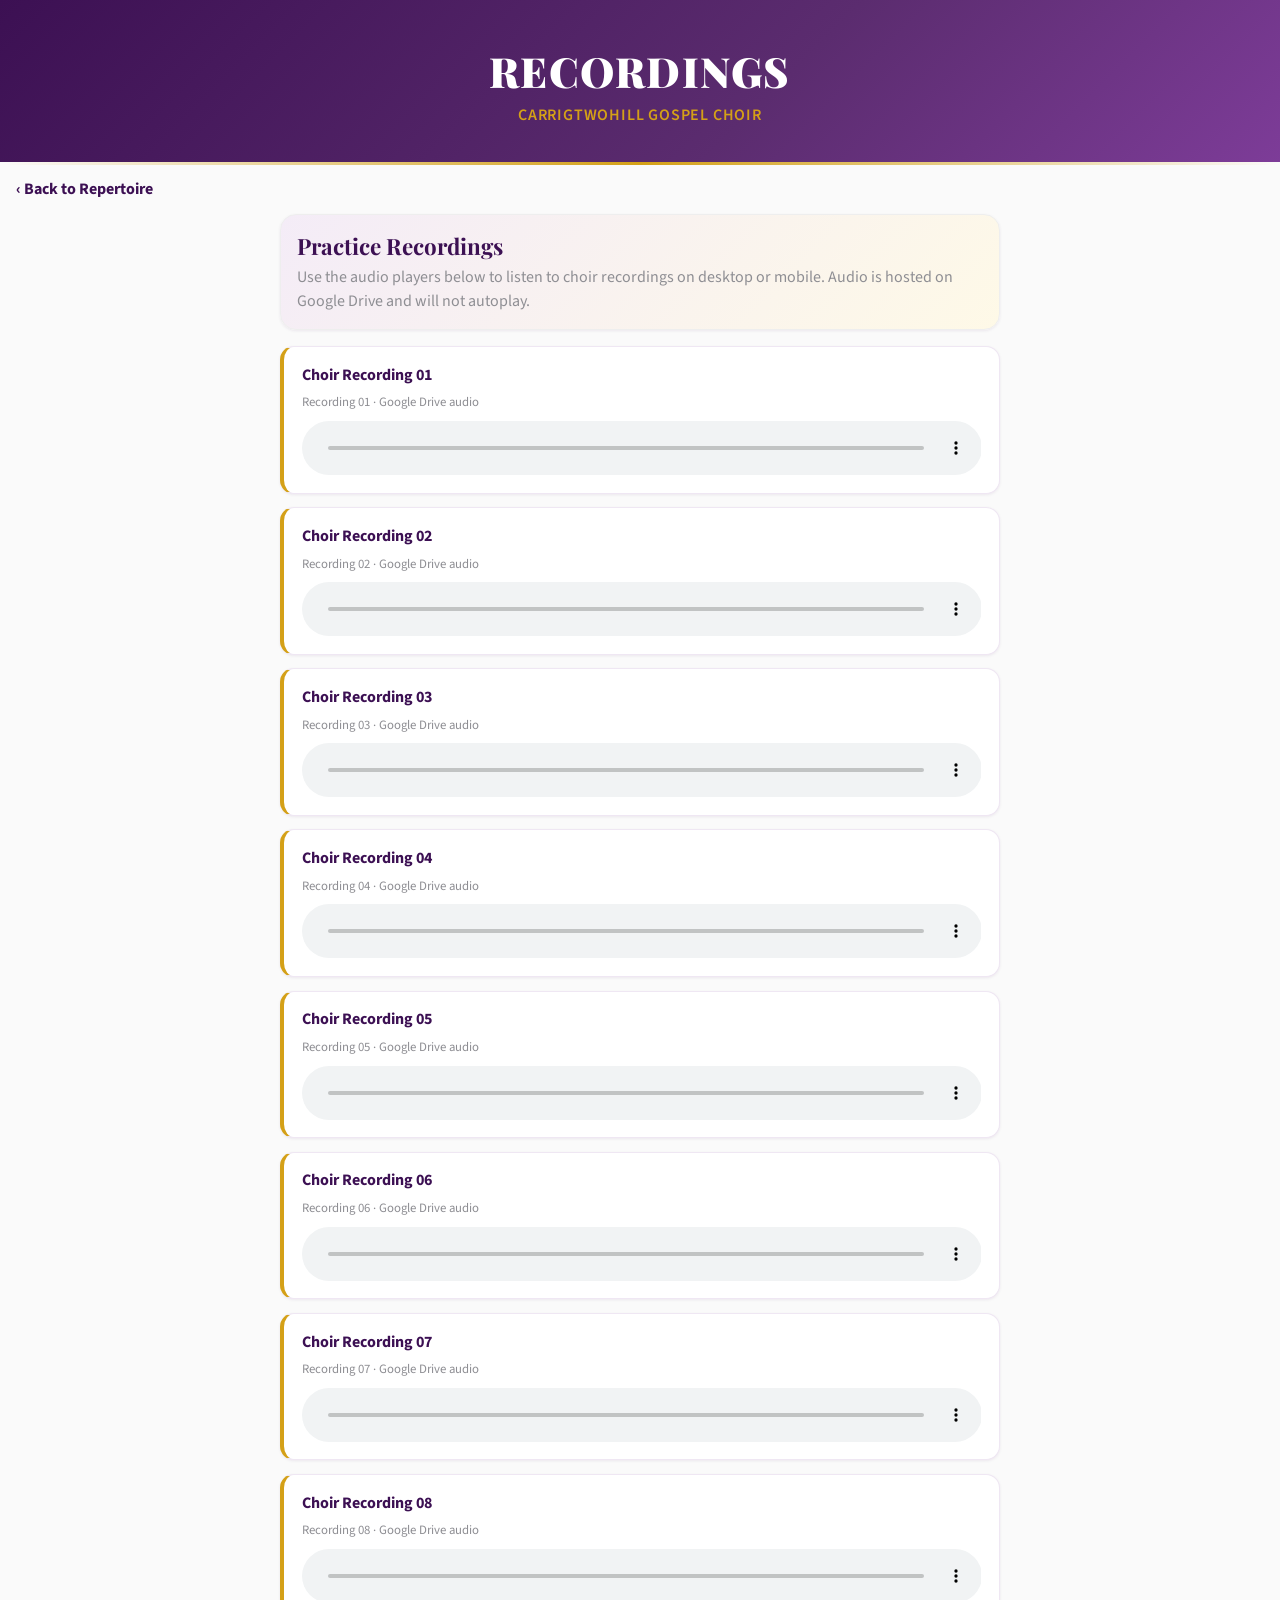
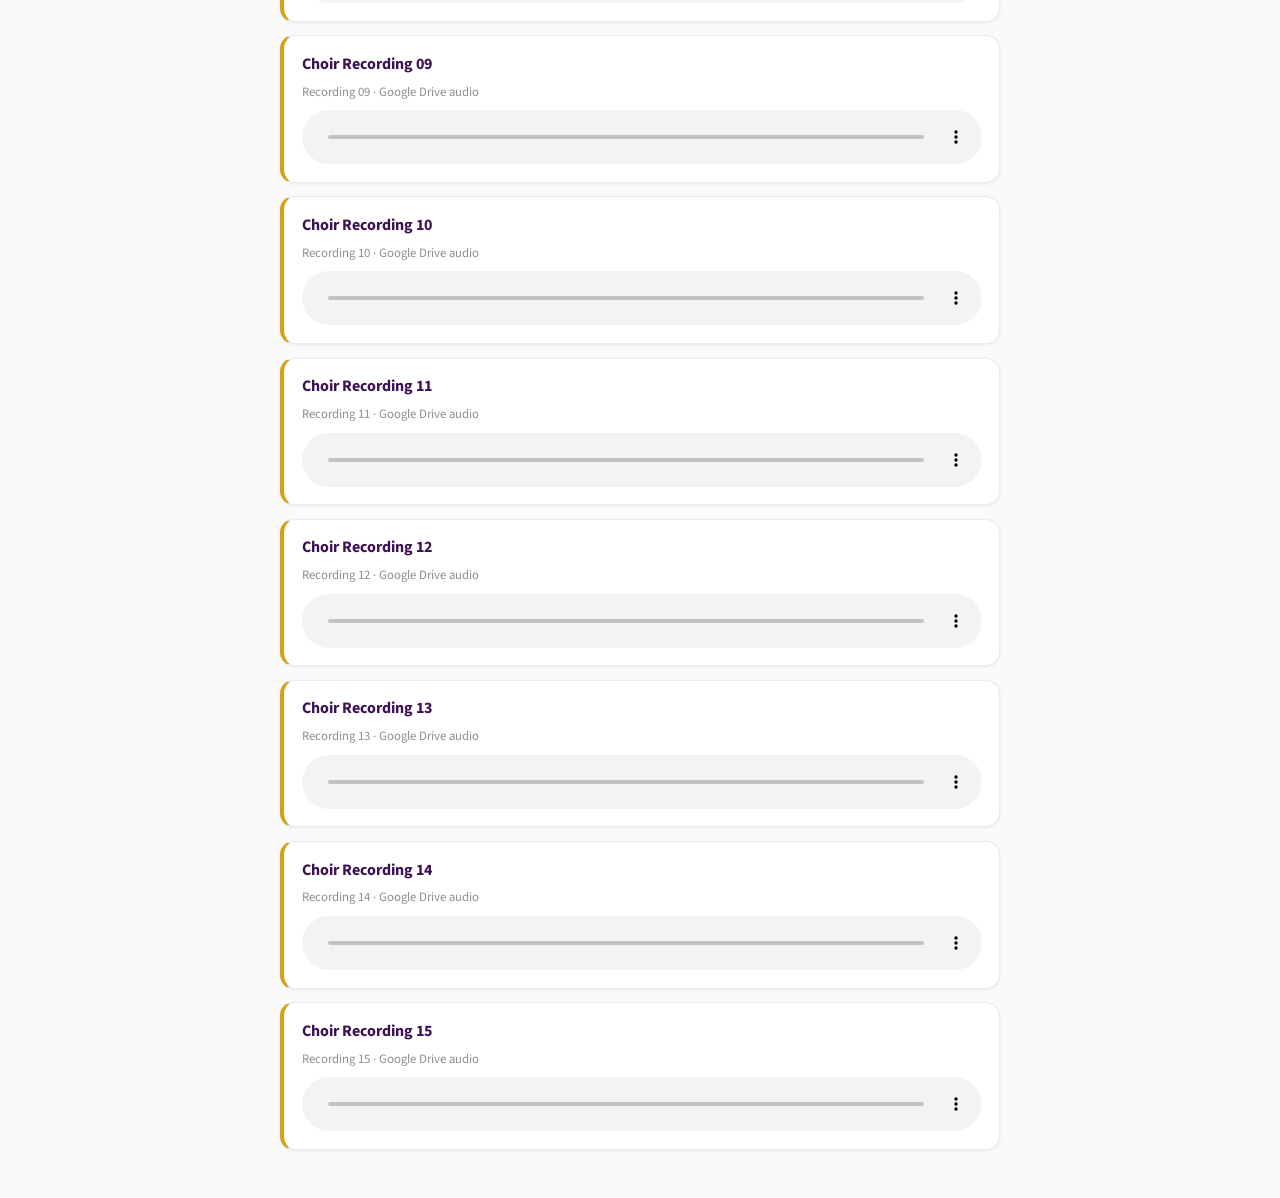
==== recordings.html @ ea8ea743 "Separate recordings page from lyrics" ====
<!DOCTYPE html>
<html lang="en">
<head>
    <meta charset="UTF-8">
    <meta name="viewport" content="width=device-width, initial-scale=1.0, viewport-fit=cover">
    <meta name="theme-color" content="#3C1053">
    <meta name="description" content="Carrigtwohill Gospel Choir — Practice Recordings">
    <title>Carrigtwohill Gospel Choir — Recordings</title>
    <link rel="preconnect" href="https://fonts.googleapis.com">
    <link rel="preconnect" href="https://fonts.gstatic.com" crossorigin>
    <link href="https://fonts.googleapis.com/css2?family=Playfair+Display:wght@700;900&family=Source+Sans+3:wght@400;600&display=swap" rel="stylesheet">
    <link rel="stylesheet" href="assets/recordings.css">
</head>
<body>
    <header class="hero">
        <h1>Recordings</h1>
        <p>Carrigtwohill Gospel Choir</p>
    </header>
    <div class="gold-bar"></div>

    <a class="back" href="./">‹ Back to Repertoire</a>

    <main class="recordings-page" aria-labelledby="recordingsHeading">
        <section class="recordings-intro">
            <h2 id="recordingsHeading">Practice Recordings</h2>
            <p>Use the audio players below to listen to choir recordings on desktop or mobile. Audio is hosted on Google Drive and will not autoplay.</p>
        </section>

        <section class="recordings-list" id="recordingsList" aria-label="Choir recordings"></section>
    </main>

    <script src="assets/recordings.js"></script>
</body>
</html>
---- assets/recordings.css ----
:root {
    --purple-deep: #3C1053;
    --purple-mid: #5B2C6F;
    --purple-light: #7D3C98;
    --purple-tint: #F4ECF7;
    --gold: #D4A017;
    --gold-tint: #FEF9E7;
    --text: #2C2C2C;
    --text-muted: #8E8E93;
    --bg: #FAFAFA;
    --card-bg: #FFFFFF;
    --shadow: 0 1px 3px rgba(60,16,83,0.08);
    --shadow-hover: 0 4px 12px rgba(60,16,83,0.15);
}

* { margin: 0; padding: 0; box-sizing: border-box; }

body {
    font-family: 'Source Sans 3', -apple-system, BlinkMacSystemFont, sans-serif;
    background: var(--bg);
    color: var(--text);
    -webkit-font-smoothing: antialiased;
}

.hero {
    background: linear-gradient(135deg, var(--purple-deep) 0%, var(--purple-mid) 60%, var(--purple-light) 100%);
    color: white;
    padding: 2rem 1.5rem 1.75rem;
    text-align: center;
}

.hero h1 {
    font-family: 'Playfair Display', Georgia, serif;
    font-size: clamp(1.8rem, 8vw, 2.6rem);
    font-weight: 900;
    letter-spacing: 0.03em;
    text-transform: uppercase;
}

.hero p {
    color: var(--gold);
    font-weight: 600;
    letter-spacing: 0.05em;
    margin-top: 0.35rem;
    text-transform: uppercase;
}

.gold-bar { height: 3px; background: linear-gradient(90deg, transparent, var(--gold), transparent); }

.back {
    color: var(--purple-deep);
    display: inline-flex;
    font-weight: 700;
    padding: 0.85rem 1rem;
    text-decoration: none;
}

.back:hover { text-decoration: underline; }

.recordings-page {
    max-width: 760px;
    margin: 0 auto;
    padding: 0 1rem 3rem;
}

.recordings-intro {
    background: linear-gradient(135deg, var(--purple-tint), var(--gold-tint));
    border: 1px solid #EEE;
    border-radius: 16px;
    box-shadow: var(--shadow);
    margin-bottom: 1rem;
    padding: 1rem;
}

.recordings-intro h2 {
    color: var(--purple-deep);
    font-family: 'Playfair Display', Georgia, serif;
    font-size: 1.4rem;
    margin-bottom: 0.25rem;
}

.recordings-intro p {
    color: var(--text-muted);
    line-height: 1.5;
}

.recordings-list {
    display: grid;
    gap: 0.85rem;
}

.recording-item {
    background: var(--card-bg);
    border: 1px solid #EFE7F3;
    border-left: 4px solid var(--gold);
    border-radius: 14px;
    box-shadow: var(--shadow);
    padding: 0.9rem;
}

.recording-item:hover { box-shadow: var(--shadow-hover); }

.recording-title {
    color: var(--purple-deep);
    font-weight: 700;
    line-height: 1.35;
    margin-bottom: 0.45rem;
}

.recording-meta {
    color: var(--text-muted);
    font-size: 0.8rem;
    margin-bottom: 0.6rem;
}

.recording-item audio {
    display: block;
    width: 100%;
}

@media (min-width: 768px) {
    .hero { padding: 2.7rem 2rem 2.25rem; }
    .recordings-page { padding-inline: 1.25rem; }
    .recording-item { padding: 1.1rem; }
}
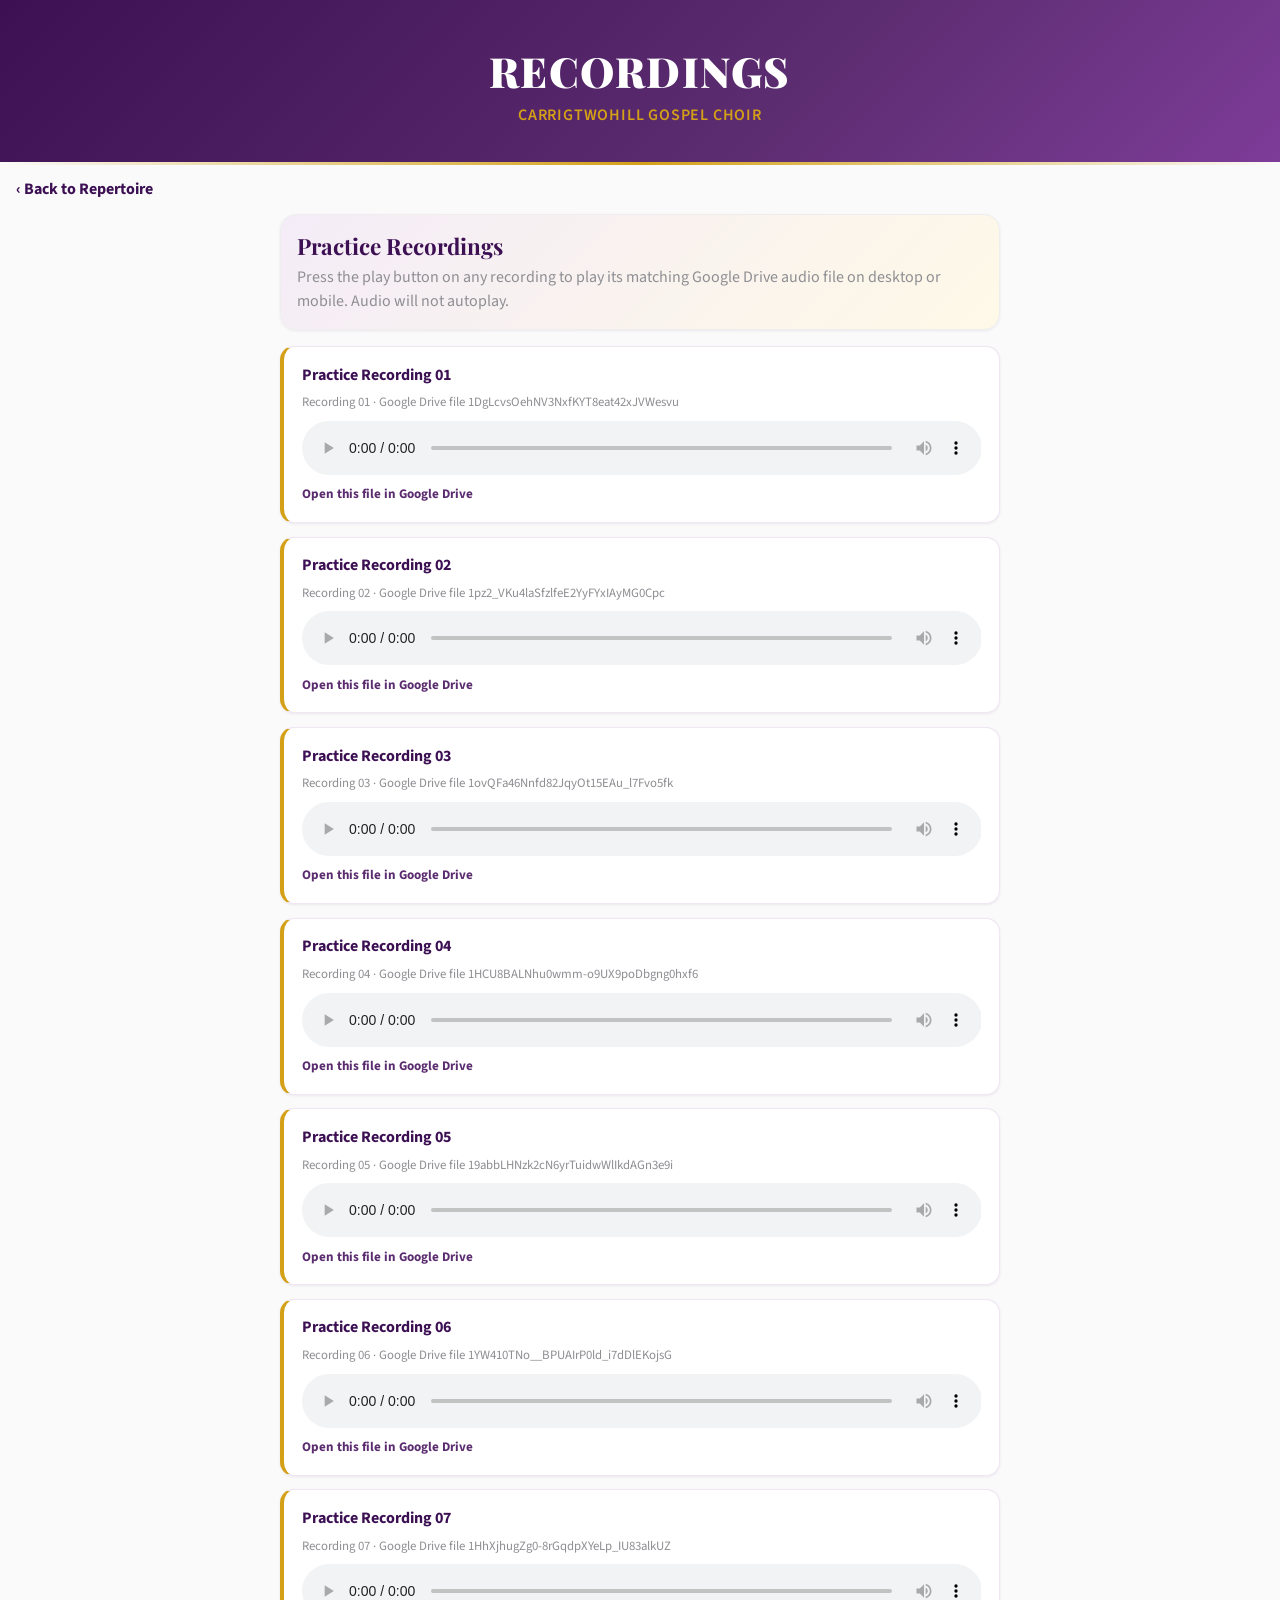
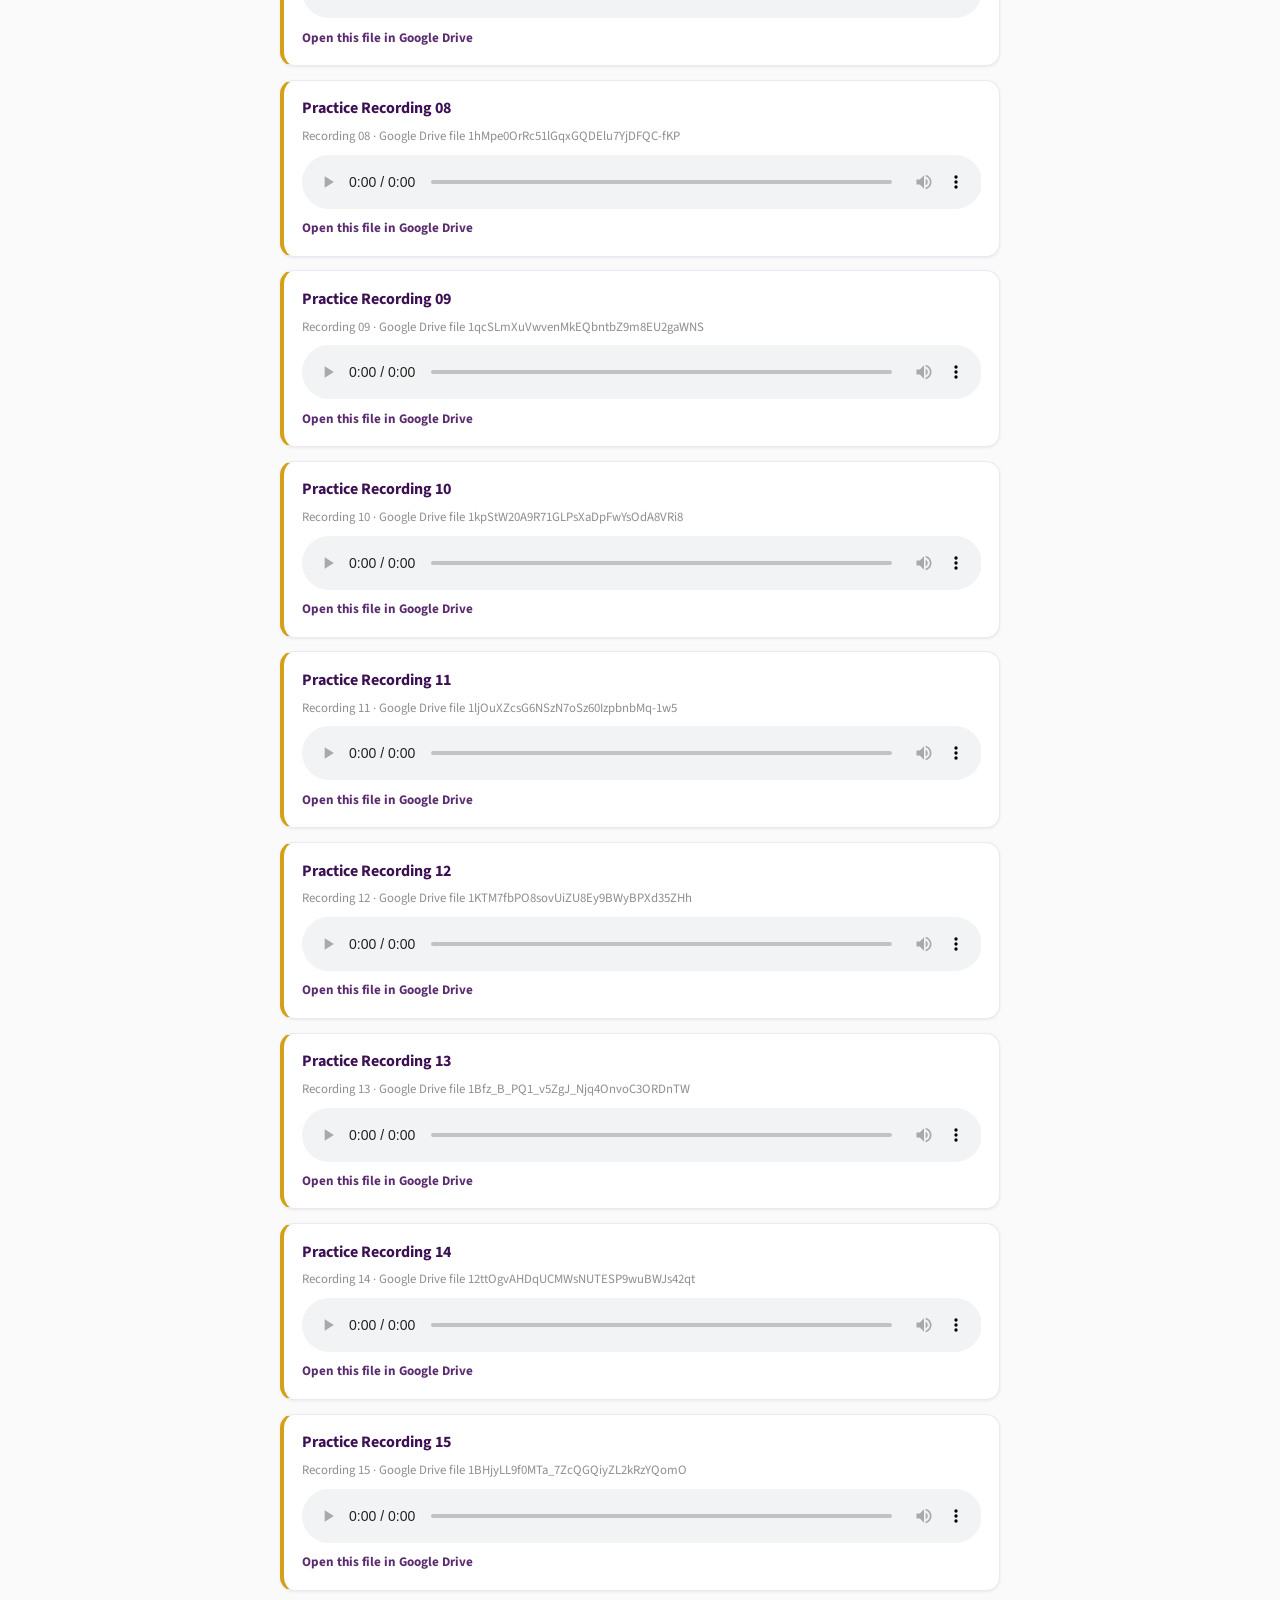
==== commit b2ec36b9: "Clarify lyrics and recordings sections" ====
--- a/recordings.html
+++ b/recordings.html
@@ -23,7 +23,7 @@
     <main class="recordings-page" aria-labelledby="recordingsHeading">
         <section class="recordings-intro">
             <h2 id="recordingsHeading">Practice Recordings</h2>
-            <p>Use the audio players below to listen to choir recordings on desktop or mobile. Audio is hosted on Google Drive and will not autoplay.</p>
+            <p>Press the play button on any recording to play its matching Google Drive audio file on desktop or mobile. Audio will not autoplay.</p>
         </section>
 
         <section class="recordings-list" id="recordingsList" aria-label="Choir recordings"></section>
--- a/assets/recordings.css
+++ b/assets/recordings.css
@@ -20,6 +20,7 @@
     background: var(--bg);
     color: var(--text);
     -webkit-font-smoothing: antialiased;
+    padding-bottom: env(safe-area-inset-bottom, 0);
 }
 
 .hero {
@@ -118,6 +119,29 @@
     width: 100%;
 }
 
+.recording-drive-link {
+    color: var(--purple-mid);
+    display: inline-block;
+    font-size: 0.82rem;
+    font-weight: 700;
+    margin-top: 0.65rem;
+    text-decoration: none;
+}
+
+.recording-drive-link:hover,
+.recording-drive-link:active {
+    color: var(--purple-deep);
+    text-decoration: underline;
+}
+
+.recording-message {
+    background: #F5F5F5;
+    border-radius: 10px;
+    color: var(--text-muted);
+    font-weight: 600;
+    padding: 0.75rem;
+}
+
 @media (min-width: 768px) {
     .hero { padding: 2.7rem 2rem 2.25rem; }
     .recordings-page { padding-inline: 1.25rem; }
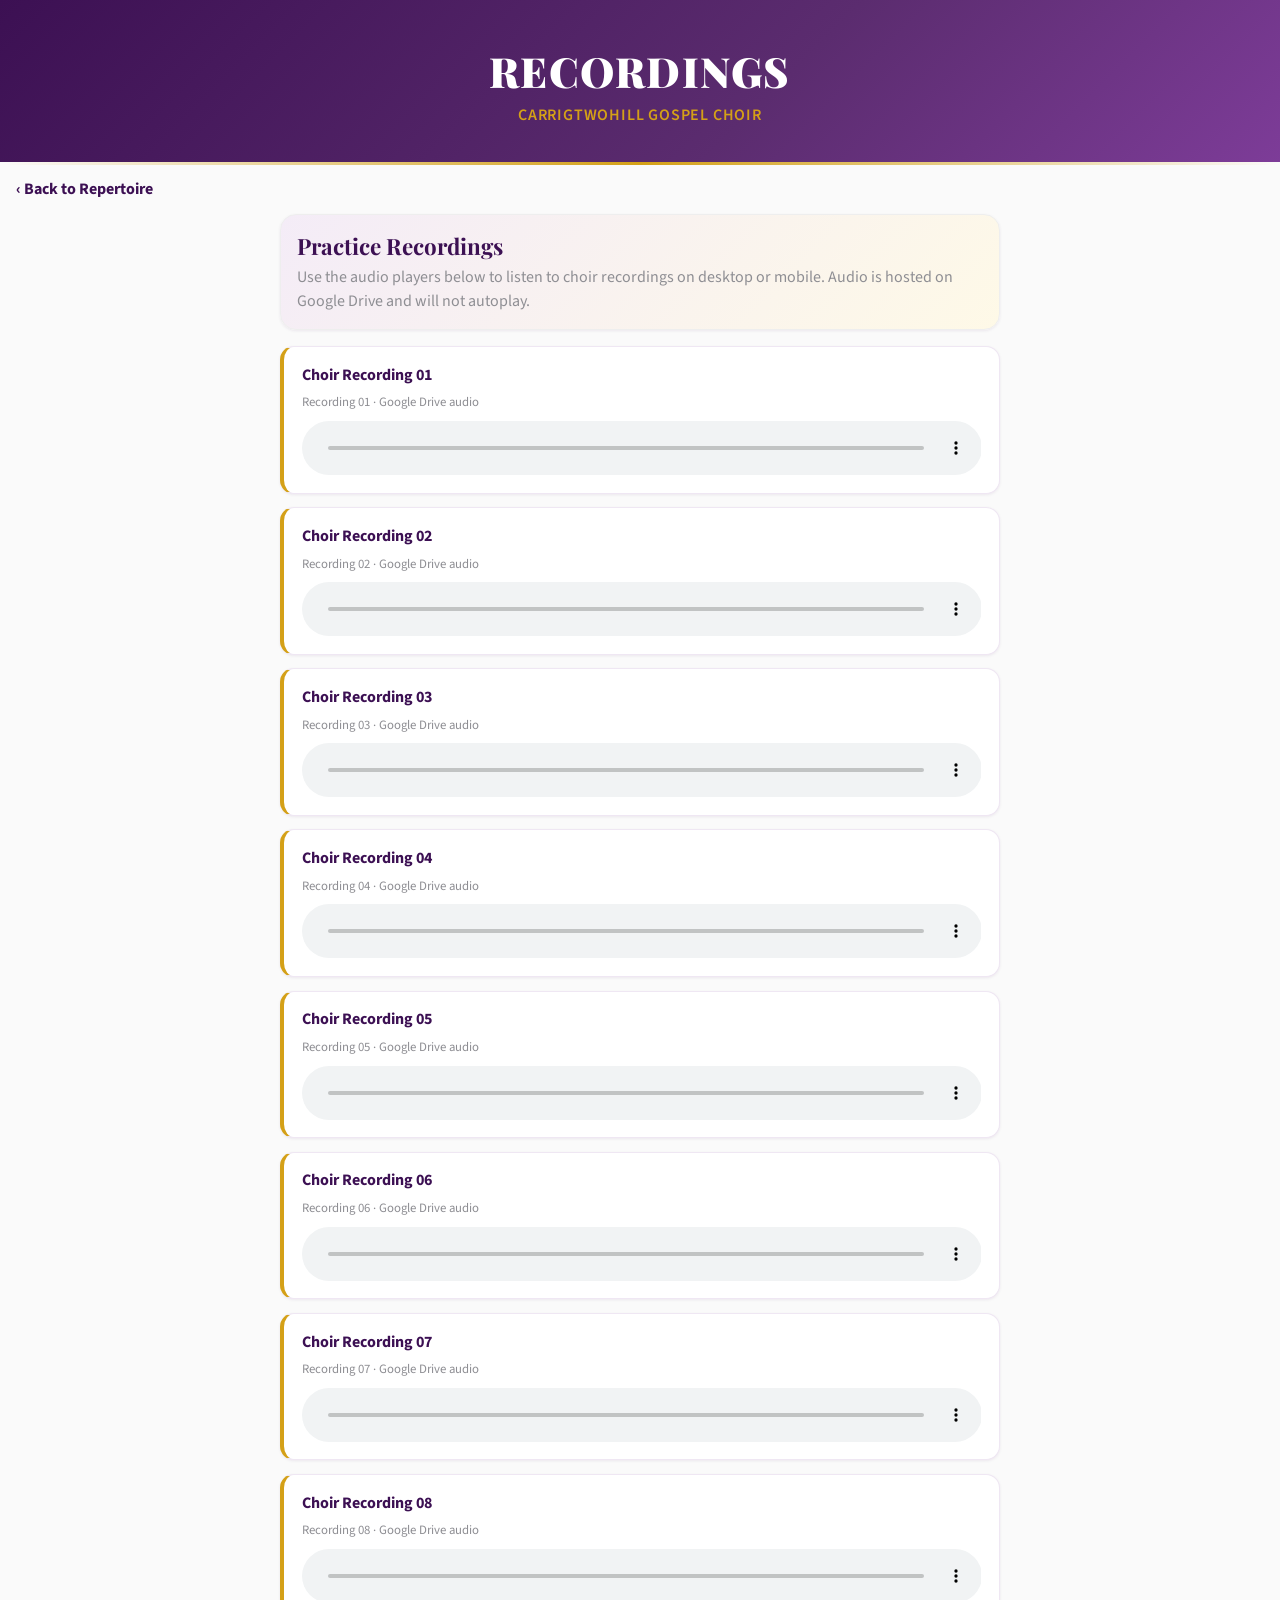
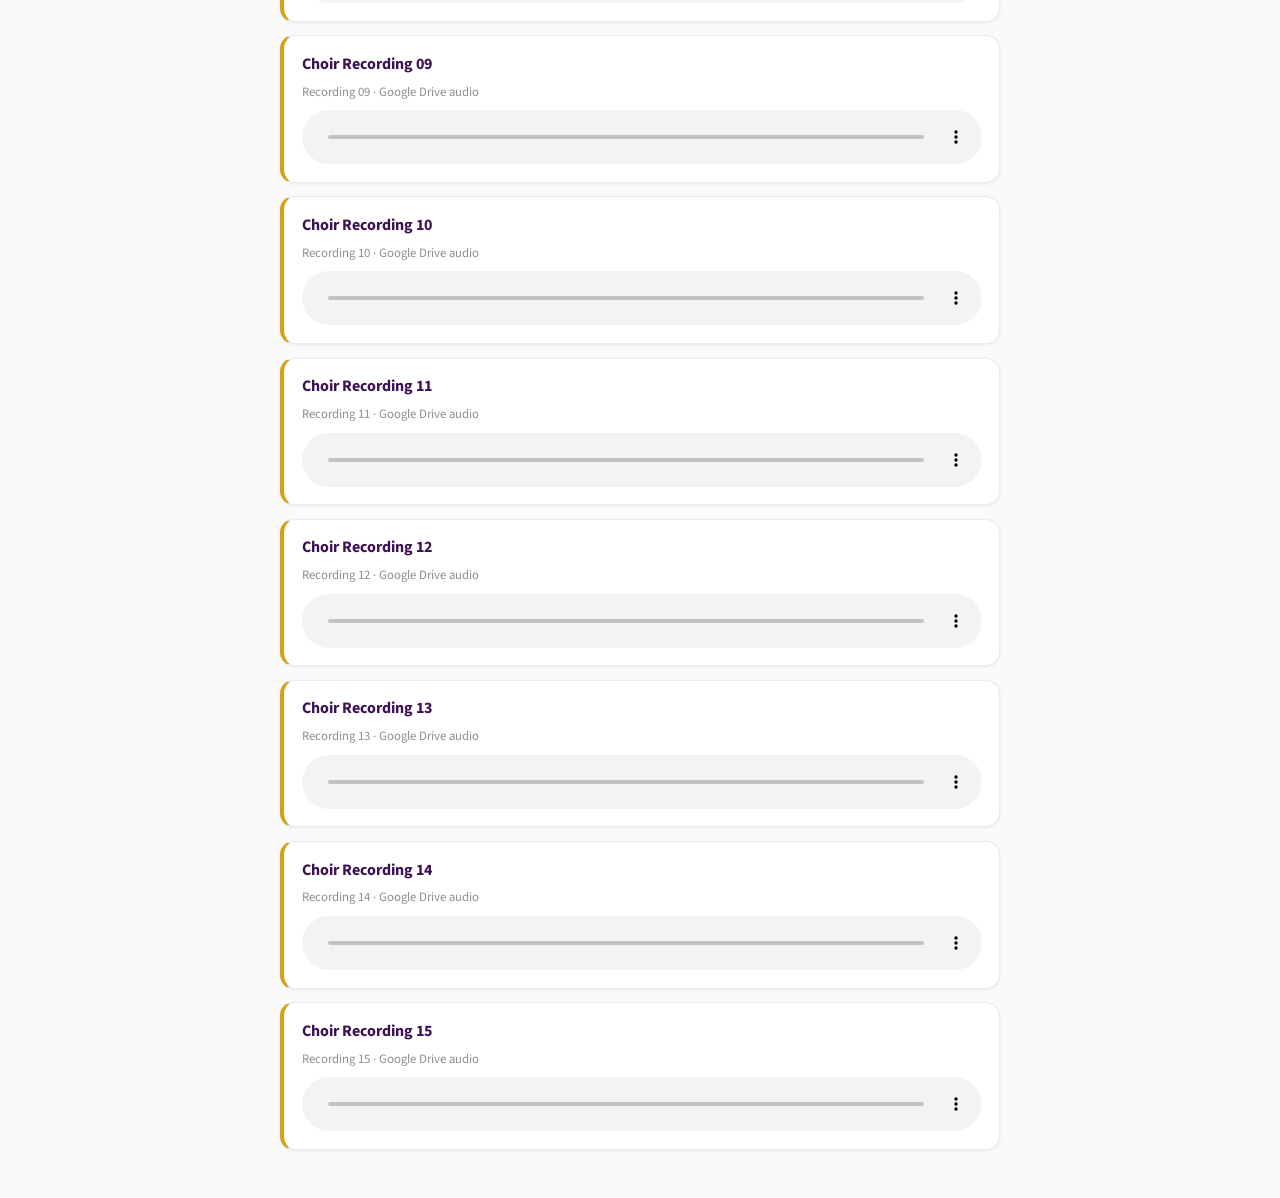
==== commit 27c69f46: "Merge branch 'main' into codex/add-recordings-feature-for-choir-lyrics-kd0urz" ====
--- a/recordings.html
+++ b/recordings.html
@@ -23,7 +23,7 @@
     <main class="recordings-page" aria-labelledby="recordingsHeading">
         <section class="recordings-intro">
             <h2 id="recordingsHeading">Practice Recordings</h2>
-            <p>Press the play button on any recording to play its matching Google Drive audio file on desktop or mobile. Audio will not autoplay.</p>
+            <p>Use the audio players below to listen to choir recordings on desktop or mobile. Audio is hosted on Google Drive and will not autoplay.</p>
         </section>
 
         <section class="recordings-list" id="recordingsList" aria-label="Choir recordings"></section>
--- a/assets/recordings.css
+++ b/assets/recordings.css
@@ -20,7 +20,6 @@
     background: var(--bg);
     color: var(--text);
     -webkit-font-smoothing: antialiased;
-    padding-bottom: env(safe-area-inset-bottom, 0);
 }
 
 .hero {
@@ -119,29 +118,6 @@
     width: 100%;
 }
 
-.recording-drive-link {
-    color: var(--purple-mid);
-    display: inline-block;
-    font-size: 0.82rem;
-    font-weight: 700;
-    margin-top: 0.65rem;
-    text-decoration: none;
-}
-
-.recording-drive-link:hover,
-.recording-drive-link:active {
-    color: var(--purple-deep);
-    text-decoration: underline;
-}
-
-.recording-message {
-    background: #F5F5F5;
-    border-radius: 10px;
-    color: var(--text-muted);
-    font-weight: 600;
-    padding: 0.75rem;
-}
-
 @media (min-width: 768px) {
     .hero { padding: 2.7rem 2rem 2.25rem; }
     .recordings-page { padding-inline: 1.25rem; }
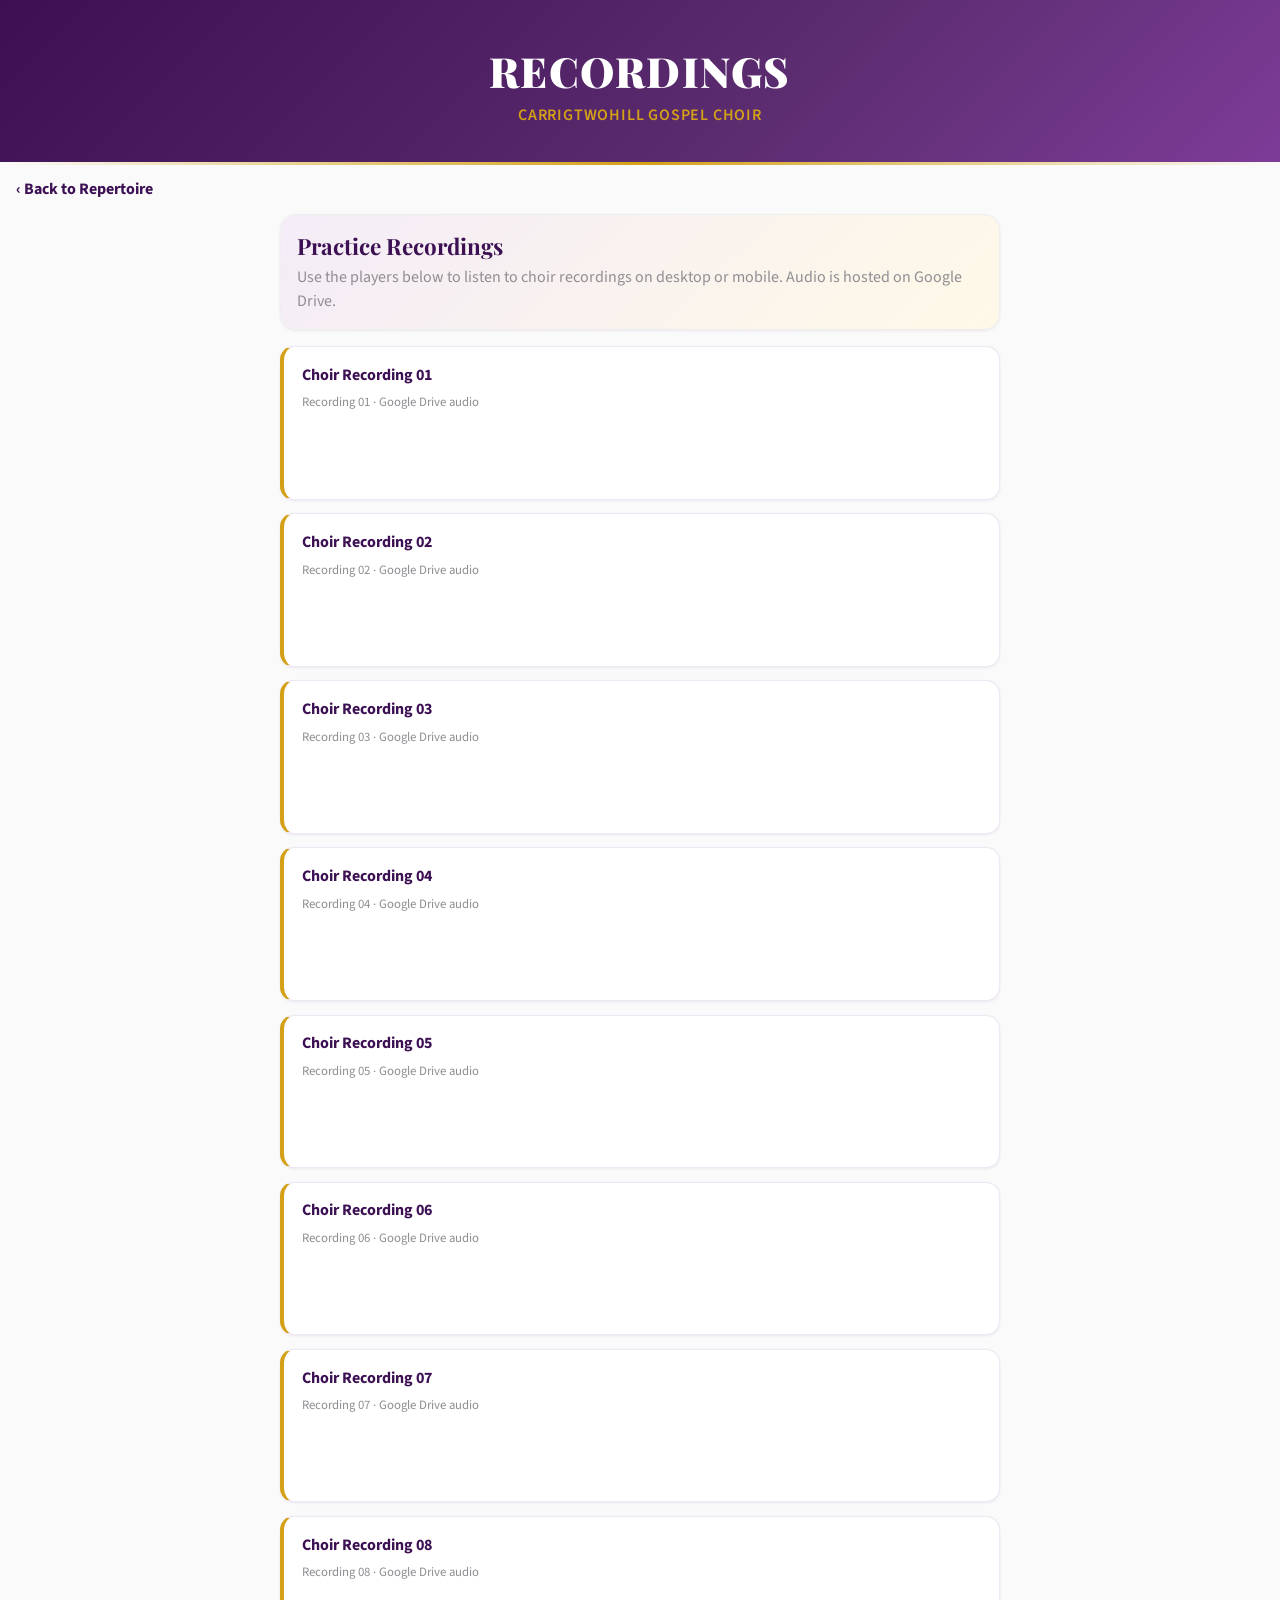
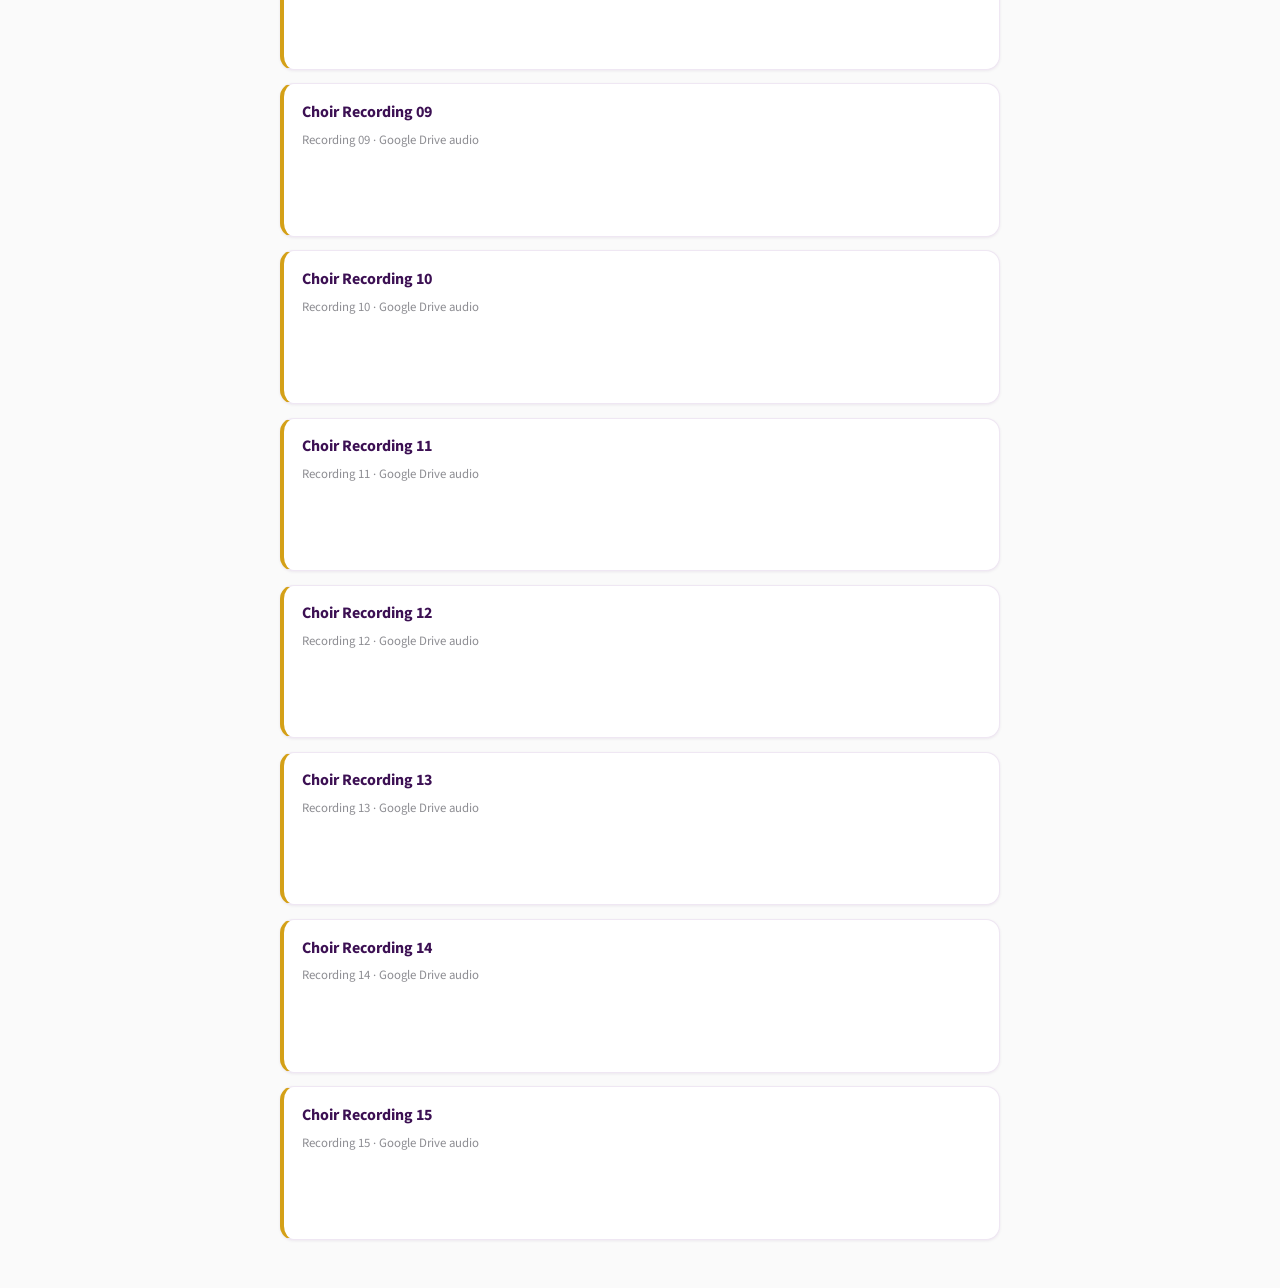
==== commit 94366270: "Fix Google Drive audio players by switching to iframe embed The uc?export=download URL is blocked by" ====
--- a/recordings.html
+++ b/recordings.html
@@ -23,7 +23,7 @@
     <main class="recordings-page" aria-labelledby="recordingsHeading">
         <section class="recordings-intro">
             <h2 id="recordingsHeading">Practice Recordings</h2>
-            <p>Use the audio players below to listen to choir recordings on desktop or mobile. Audio is hosted on Google Drive and will not autoplay.</p>
+            <p>Use the players below to listen to choir recordings on desktop or mobile. Audio is hosted on Google Drive.</p>
         </section>
 
         <section class="recordings-list" id="recordingsList" aria-label="Choir recordings"></section>
--- a/assets/recordings.css
+++ b/assets/recordings.css
@@ -113,9 +113,16 @@
     margin-bottom: 0.6rem;
 }
 
-.recording-item audio {
+.drive-player {
+    border: none;
     display: block;
+    height: 60px;
     width: 100%;
+}
+
+.recording-error {
+    color: var(--text-muted);
+    font-size: 0.85rem;
 }
 
 @media (min-width: 768px) {
